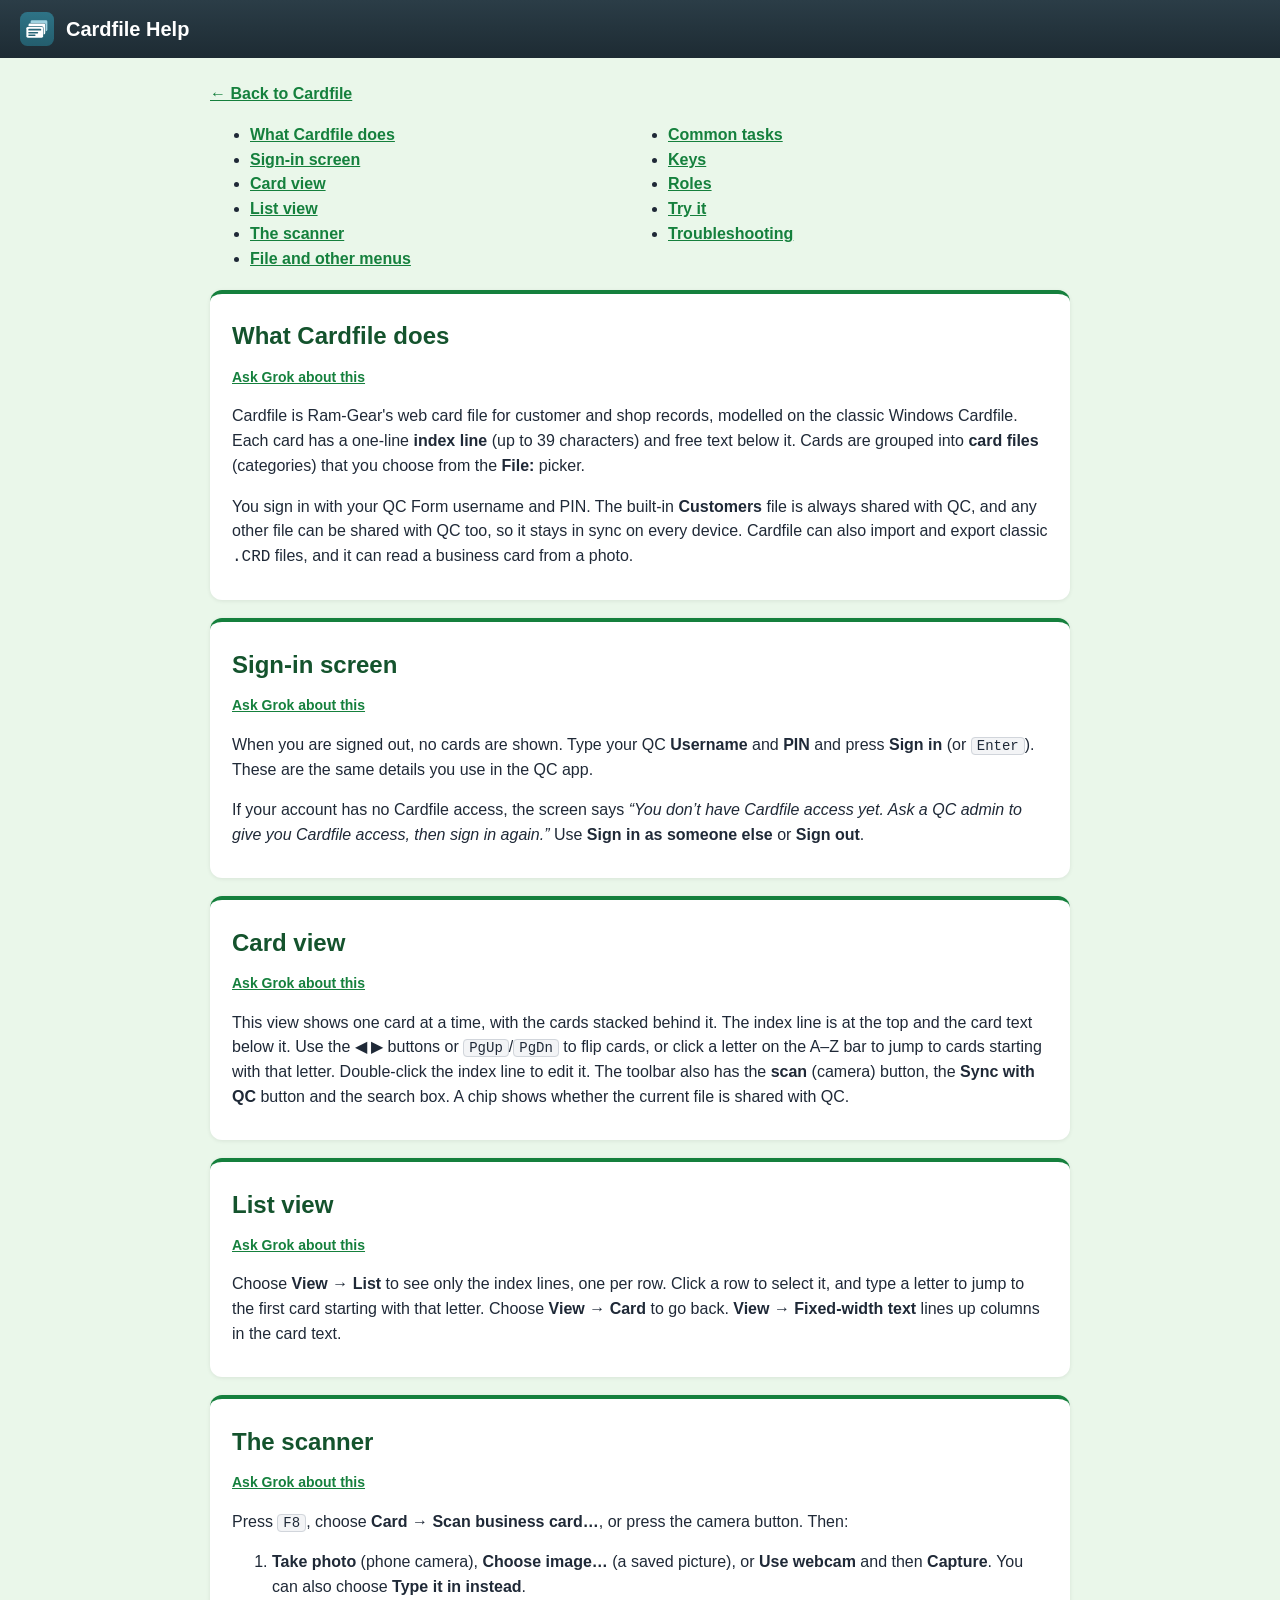
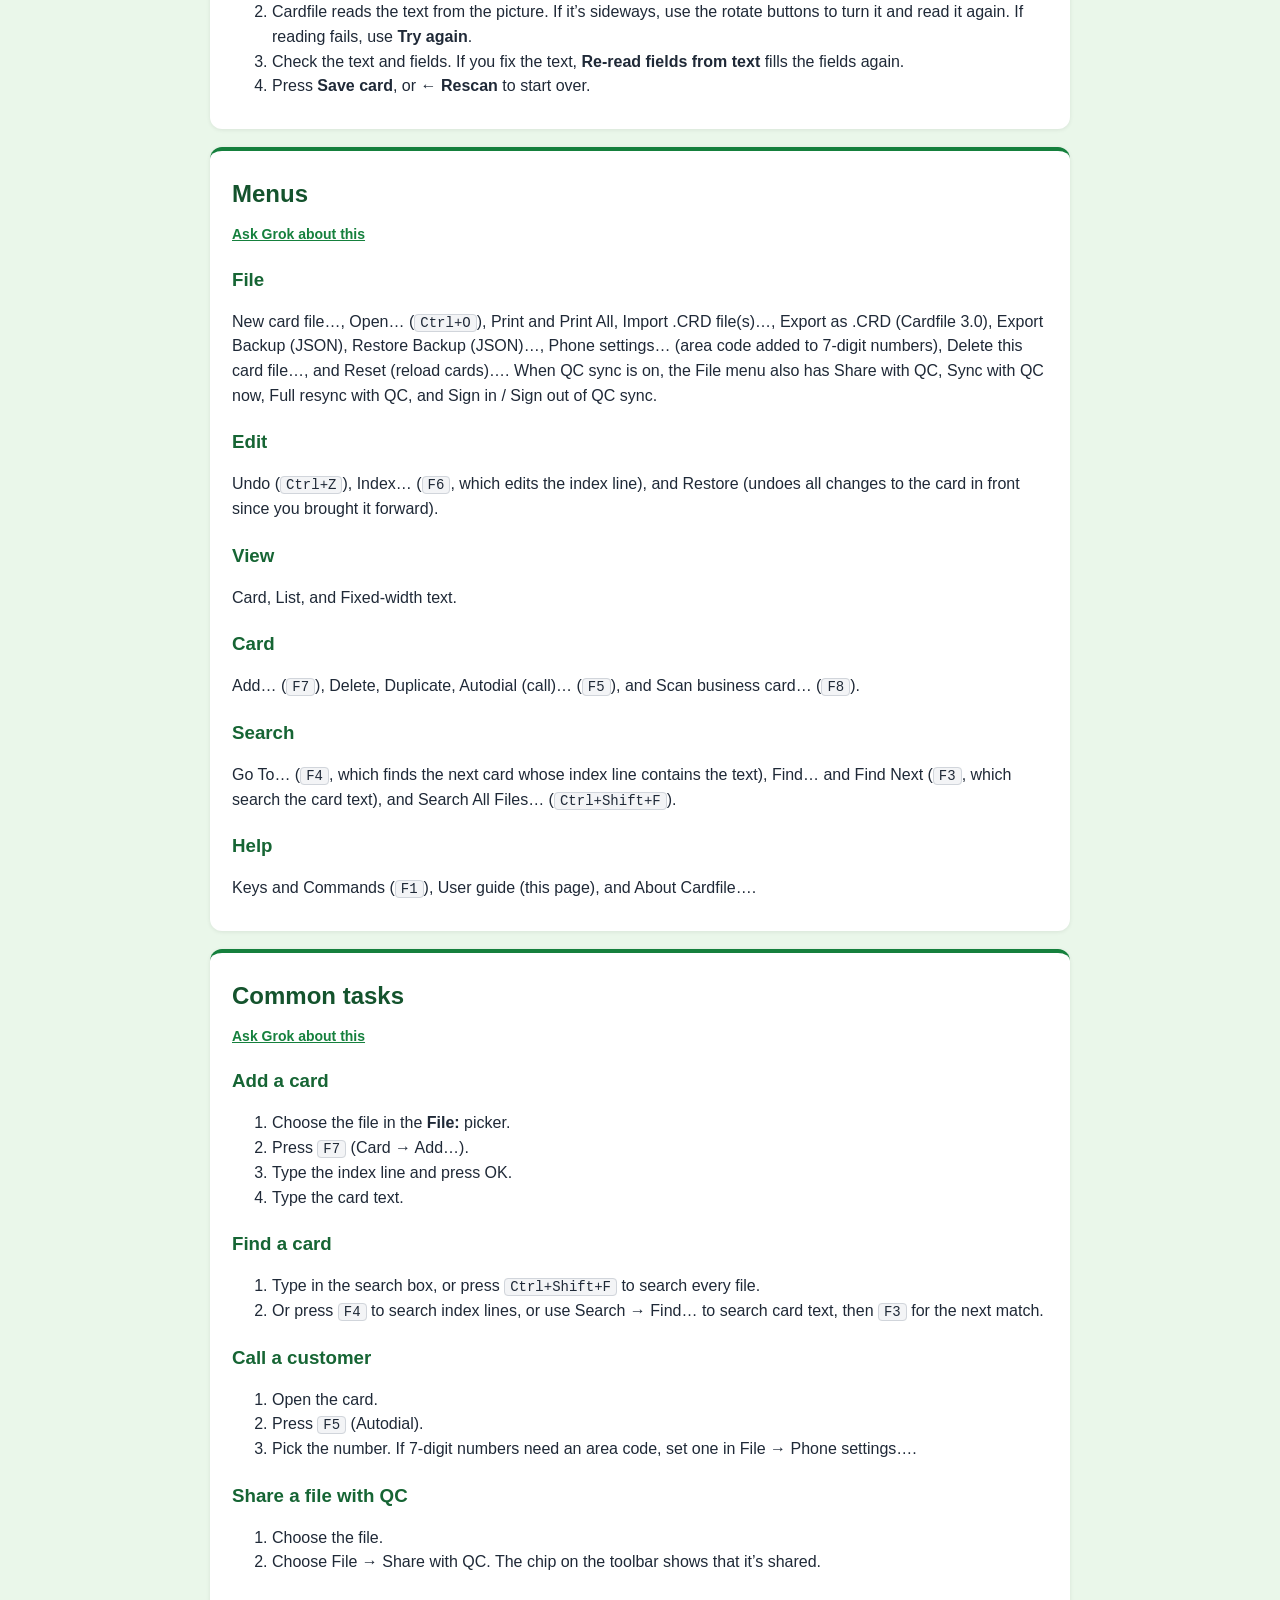
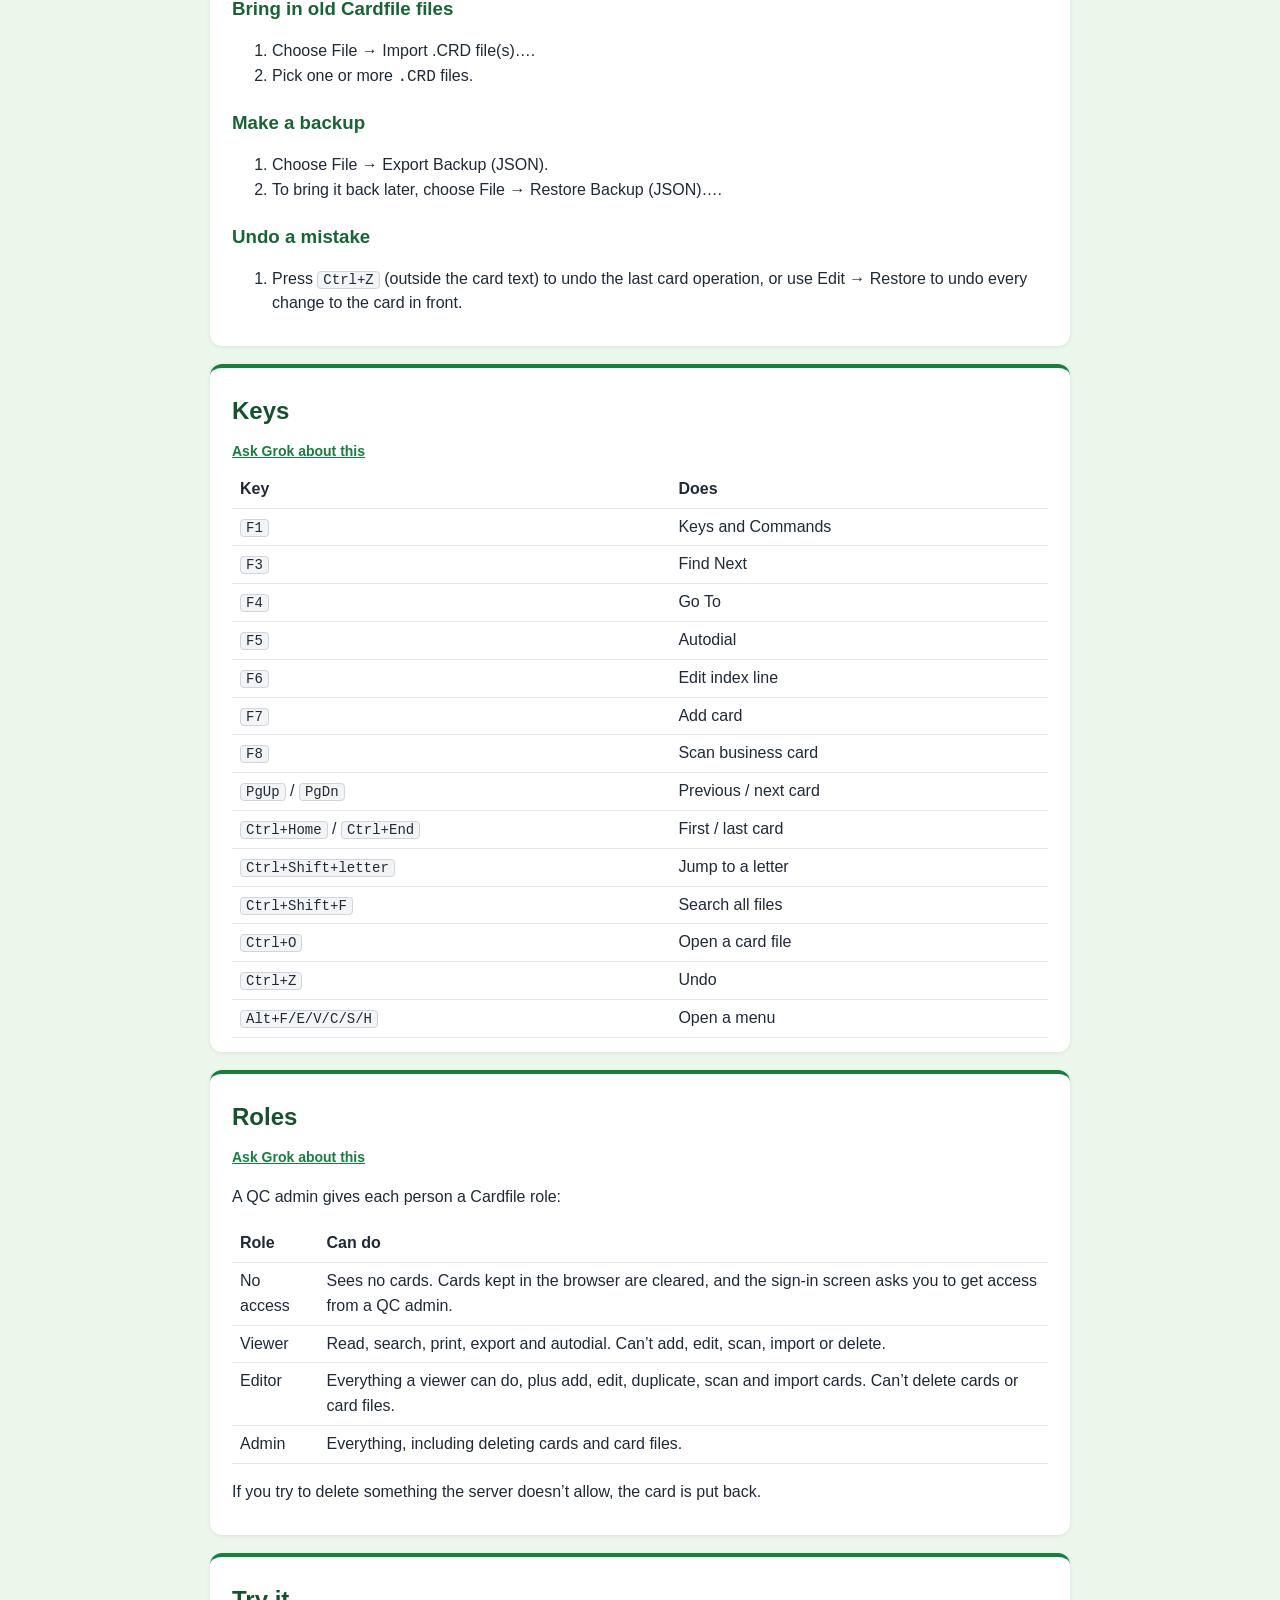
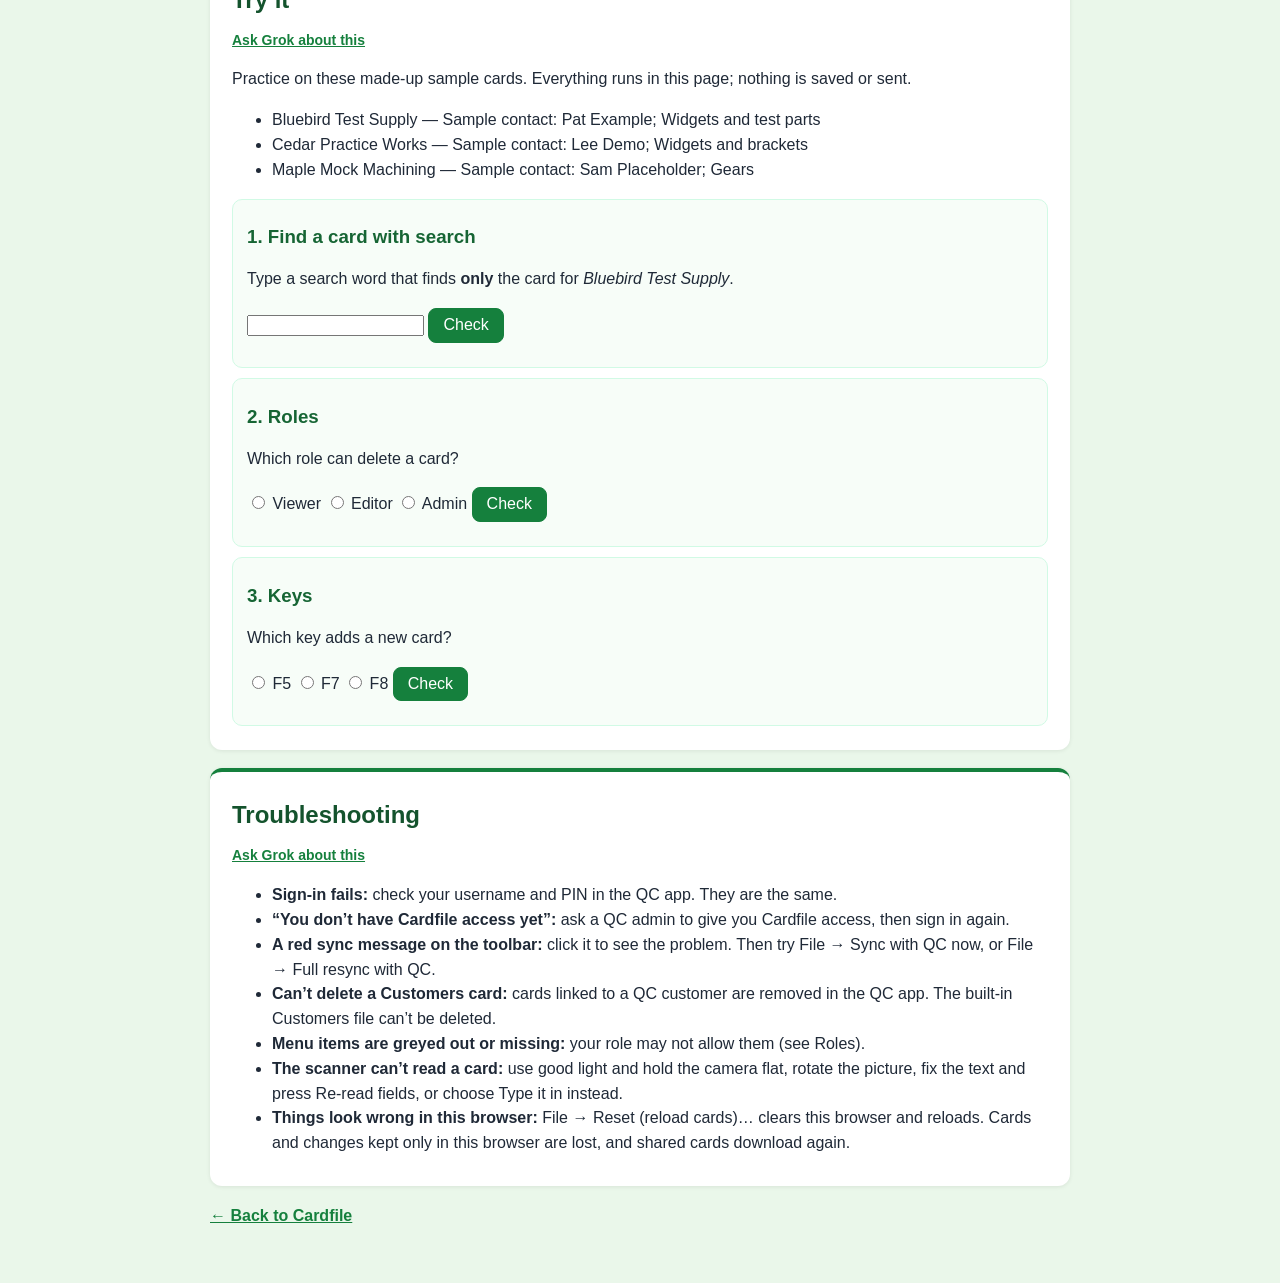
==== help.html @ 9d88c48a "QC-style sign-in screen (photo, charcoal overlay, white card with green top edge, Cardfile icon/name" ====
<!doctype html>
<html lang="en">
<head>
<meta charset="utf-8">
<meta name="viewport" content="width=device-width, initial-scale=1">
<title>Cardfile Help – Ram-Gear</title>
<link rel="icon" href="img/cardfile.svg">
<style>
  body { margin: 0; font: 16px/1.55 -apple-system, BlinkMacSystemFont, "Segoe UI", Roboto, Arial, sans-serif; color: #1f2937; background: #EAF7EA; }
  header { background: linear-gradient(180deg, #2B3D47, #1D2B33); color: #fff; padding: 12px 20px; display: flex; align-items: center; gap: 12px; }
  header img { width: 34px; height: 34px; } header h1 { margin: 0; font-size: 20px; }
  main { max-width: 860px; margin: 0 auto; padding: 8px 20px 40px; }
  section { background: #fff; border-radius: 12px; border-top: 4px solid #15803d; padding: 4px 22px 14px; margin: 18px 0; box-shadow: 0 1px 4px rgba(0,0,0,.08); }
  h2 { color: #14532d; } h3 { color: #166534; margin-bottom: 4px; }
  a { color: #15803d; font-weight: 600; } kbd { background: #f3f4f6; border: 1px solid #d1d5db; border-radius: 4px; padding: 0 5px; font-size: 14px; }
  table { border-collapse: collapse; width: 100%; } th, td { text-align: left; padding: 6px 8px; border-bottom: 1px solid #e5e7eb; vertical-align: top; }
  nav ul { columns: 2; } :focus-visible { outline: 3px solid #15803d; }
  .ask { margin: -8px 0 8px; font-size: 14px; } .try { border: 1px solid #d1fae5; background: #f7fdf8; border-radius: 10px; padding: 4px 14px 8px; margin: 10px 0; }
  .res.ok { color: #166534; font-weight: 700; } .res.bad { color: #b91c1c; font-weight: 700; } button { font: inherit; padding: 4px 14px; border-radius: 8px; border: 1.5px solid #15803d; background: #15803d; color: #fff; cursor: pointer; }
</style>
</head>
<body>
<header><img src="img/cardfile.svg" alt=""><h1>Cardfile Help</h1></header>
<main>
<p><a href="./">← Back to Cardfile</a></p>
<nav aria-label="Contents"><ul>
  <li><a href="#what">What Cardfile does</a></li><li><a href="#signin">Sign-in screen</a></li>
  <li><a href="#card">Card view</a></li><li><a href="#list">List view</a></li>
  <li><a href="#scan">The scanner</a></li><li><a href="#menus">File and other menus</a></li>
  <li><a href="#tasks">Common tasks</a></li><li><a href="#keys">Keys</a></li>
  <li><a href="#roles">Roles</a></li><li><a href="#practice">Try it</a></li><li><a href="#trouble">Troubleshooting</a></li>
</ul></nav>

<section id="what"><h2>What Cardfile does</h2><p class="ask"><a class="askGrok" href="https://grok.com/?q=I'm%20using%20Ram-Gear's%20Cardfile.%20Please%20read%20https%3A%2F%2Fram-gear.github.io%2Fcardfile%2Fhelp.html%20first%2C%20then%20help%20me%20with%20what%20Cardfile%20does." target="_blank" rel="noopener noreferrer">Ask Grok about this</a></p>
<p>Cardfile is Ram-Gear's web card file for customer and shop records, modelled on the classic Windows Cardfile. Each card has a one-line <b>index line</b> (up to 39 characters) and free text below it. Cards are grouped into <b>card files</b> (categories) that you choose from the <b>File:</b> picker.</p>
<p>You sign in with your QC Form username and PIN. The built-in <b>Customers</b> file is always shared with QC, and any other file can be shared with QC too, so it stays in sync on every device. Cardfile can also import and export classic <code>.CRD</code> files, and it can read a business card from a photo.</p></section>

<section id="signin"><h2>Sign-in screen</h2><p class="ask"><a class="askGrok" href="https://grok.com/?q=I'm%20using%20Ram-Gear's%20Cardfile.%20Please%20read%20https%3A%2F%2Fram-gear.github.io%2Fcardfile%2Fhelp.html%20first%2C%20then%20help%20me%20with%20the%20sign-in%20screen." target="_blank" rel="noopener noreferrer">Ask Grok about this</a></p>
<p>When you are signed out, no cards are shown. Type your QC <b>Username</b> and <b>PIN</b> and press <b>Sign in</b> (or <kbd>Enter</kbd>). These are the same details you use in the QC app.</p>
<p>If your account has no Cardfile access, the screen says <i>“You don’t have Cardfile access yet. Ask a QC admin to give you Cardfile access, then sign in again.”</i> Use <b>Sign in as someone else</b> or <b>Sign out</b>.</p></section>

<section id="card"><h2>Card view</h2><p class="ask"><a class="askGrok" href="https://grok.com/?q=I'm%20using%20Ram-Gear's%20Cardfile.%20Please%20read%20https%3A%2F%2Fram-gear.github.io%2Fcardfile%2Fhelp.html%20first%2C%20then%20help%20me%20with%20the%20card%20view." target="_blank" rel="noopener noreferrer">Ask Grok about this</a></p>
<p>This view shows one card at a time, with the cards stacked behind it. The index line is at the top and the card text below it. Use the ◀ ▶ buttons or <kbd>PgUp</kbd>/<kbd>PgDn</kbd> to flip cards, or click a letter on the A–Z bar to jump to cards starting with that letter. Double-click the index line to edit it. The toolbar also has the <b>scan</b> (camera) button, the <b>Sync with QC</b> button and the search box. A chip shows whether the current file is shared with QC.</p></section>

<section id="list"><h2>List view</h2><p class="ask"><a class="askGrok" href="https://grok.com/?q=I'm%20using%20Ram-Gear's%20Cardfile.%20Please%20read%20https%3A%2F%2Fram-gear.github.io%2Fcardfile%2Fhelp.html%20first%2C%20then%20help%20me%20with%20the%20list%20view." target="_blank" rel="noopener noreferrer">Ask Grok about this</a></p>
<p>Choose <b>View → List</b> to see only the index lines, one per row. Click a row to select it, and type a letter to jump to the first card starting with that letter. Choose <b>View → Card</b> to go back. <b>View → Fixed-width text</b> lines up columns in the card text.</p></section>

<section id="scan"><h2>The scanner</h2><p class="ask"><a class="askGrok" href="https://grok.com/?q=I'm%20using%20Ram-Gear's%20Cardfile.%20Please%20read%20https%3A%2F%2Fram-gear.github.io%2Fcardfile%2Fhelp.html%20first%2C%20then%20help%20me%20with%20the%20business-card%20scanner." target="_blank" rel="noopener noreferrer">Ask Grok about this</a></p>
<p>Press <kbd>F8</kbd>, choose <b>Card → Scan business card…</b>, or press the camera button. Then:</p>
<ol><li><b>Take photo</b> (phone camera), <b>Choose image…</b> (a saved picture), or <b>Use webcam</b> and then <b>Capture</b>. You can also choose <b>Type it in instead</b>.</li>
<li>Cardfile reads the text from the picture. If it’s sideways, use the rotate buttons to turn it and read it again. If reading fails, use <b>Try again</b>.</li>
<li>Check the text and fields. If you fix the text, <b>Re-read fields from text</b> fills the fields again.</li>
<li>Press <b>Save card</b>, or <b>← Rescan</b> to start over.</li></ol></section>

<section id="menus"><h2>Menus</h2><p class="ask"><a class="askGrok" href="https://grok.com/?q=I'm%20using%20Ram-Gear's%20Cardfile.%20Please%20read%20https%3A%2F%2Fram-gear.github.io%2Fcardfile%2Fhelp.html%20first%2C%20then%20help%20me%20with%20the%20menus." target="_blank" rel="noopener noreferrer">Ask Grok about this</a></p>
<h3>File</h3><p>New card file…, Open… (<kbd>Ctrl+O</kbd>), Print and Print All, Import .CRD file(s)…, Export as .CRD (Cardfile 3.0), Export Backup (JSON), Restore Backup (JSON)…, Phone settings… (area code added to 7-digit numbers), Delete this card file…, and Reset (reload cards)…. When QC sync is on, the File menu also has Share with QC, Sync with QC now, Full resync with QC, and Sign in / Sign out of QC sync.</p>
<h3>Edit</h3><p>Undo (<kbd>Ctrl+Z</kbd>), Index… (<kbd>F6</kbd>, which edits the index line), and Restore (undoes all changes to the card in front since you brought it forward).</p>
<h3>View</h3><p>Card, List, and Fixed-width text.</p>
<h3>Card</h3><p>Add… (<kbd>F7</kbd>), Delete, Duplicate, Autodial (call)… (<kbd>F5</kbd>), and Scan business card… (<kbd>F8</kbd>).</p>
<h3>Search</h3><p>Go To… (<kbd>F4</kbd>, which finds the next card whose index line contains the text), Find… and Find Next (<kbd>F3</kbd>, which search the card text), and Search All Files… (<kbd>Ctrl+Shift+F</kbd>).</p>
<h3>Help</h3><p>Keys and Commands (<kbd>F1</kbd>), User guide (this page), and About Cardfile….</p></section>

<section id="tasks"><h2>Common tasks</h2><p class="ask"><a class="askGrok" href="https://grok.com/?q=I'm%20using%20Ram-Gear's%20Cardfile.%20Please%20read%20https%3A%2F%2Fram-gear.github.io%2Fcardfile%2Fhelp.html%20first%2C%20then%20help%20me%20with%20common%20tasks." target="_blank" rel="noopener noreferrer">Ask Grok about this</a></p>
<h3>Add a card</h3><ol><li>Choose the file in the <b>File:</b> picker.</li><li>Press <kbd>F7</kbd> (Card → Add…).</li><li>Type the index line and press OK.</li><li>Type the card text.</li></ol>
<h3>Find a card</h3><ol><li>Type in the search box, or press <kbd>Ctrl+Shift+F</kbd> to search every file.</li><li>Or press <kbd>F4</kbd> to search index lines, or use Search → Find… to search card text, then <kbd>F3</kbd> for the next match.</li></ol>
<h3>Call a customer</h3><ol><li>Open the card.</li><li>Press <kbd>F5</kbd> (Autodial).</li><li>Pick the number. If 7-digit numbers need an area code, set one in File → Phone settings….</li></ol>
<h3>Share a file with QC</h3><ol><li>Choose the file.</li><li>Choose File → Share with QC. The chip on the toolbar shows that it’s shared.</li></ol>
<h3>Bring in old Cardfile files</h3><ol><li>Choose File → Import .CRD file(s)….</li><li>Pick one or more <code>.CRD</code> files.</li></ol>
<h3>Make a backup</h3><ol><li>Choose File → Export Backup (JSON).</li><li>To bring it back later, choose File → Restore Backup (JSON)….</li></ol>
<h3>Undo a mistake</h3><ol><li>Press <kbd>Ctrl+Z</kbd> (outside the card text) to undo the last card operation, or use Edit → Restore to undo every change to the card in front.</li></ol></section>

<section id="keys"><h2>Keys</h2><p class="ask"><a class="askGrok" href="https://grok.com/?q=I'm%20using%20Ram-Gear's%20Cardfile.%20Please%20read%20https%3A%2F%2Fram-gear.github.io%2Fcardfile%2Fhelp.html%20first%2C%20then%20help%20me%20with%20the%20keyboard%20shortcuts." target="_blank" rel="noopener noreferrer">Ask Grok about this</a></p><table>
<tr><th>Key</th><th>Does</th></tr>
<tr><td><kbd>F1</kbd></td><td>Keys and Commands</td></tr><tr><td><kbd>F3</kbd></td><td>Find Next</td></tr>
<tr><td><kbd>F4</kbd></td><td>Go To</td></tr><tr><td><kbd>F5</kbd></td><td>Autodial</td></tr>
<tr><td><kbd>F6</kbd></td><td>Edit index line</td></tr><tr><td><kbd>F7</kbd></td><td>Add card</td></tr>
<tr><td><kbd>F8</kbd></td><td>Scan business card</td></tr><tr><td><kbd>PgUp</kbd> / <kbd>PgDn</kbd></td><td>Previous / next card</td></tr>
<tr><td><kbd>Ctrl+Home</kbd> / <kbd>Ctrl+End</kbd></td><td>First / last card</td></tr><tr><td><kbd>Ctrl+Shift+letter</kbd></td><td>Jump to a letter</td></tr>
<tr><td><kbd>Ctrl+Shift+F</kbd></td><td>Search all files</td></tr><tr><td><kbd>Ctrl+O</kbd></td><td>Open a card file</td></tr>
<tr><td><kbd>Ctrl+Z</kbd></td><td>Undo</td></tr><tr><td><kbd>Alt+F/E/V/C/S/H</kbd></td><td>Open a menu</td></tr></table></section>

<section id="roles"><h2>Roles</h2><p class="ask"><a class="askGrok" href="https://grok.com/?q=I'm%20using%20Ram-Gear's%20Cardfile.%20Please%20read%20https%3A%2F%2Fram-gear.github.io%2Fcardfile%2Fhelp.html%20first%2C%20then%20help%20me%20with%20roles%20(who%20can%20view%2C%20edit%20and%20delete)." target="_blank" rel="noopener noreferrer">Ask Grok about this</a></p><p>A QC admin gives each person a Cardfile role:</p><table>
<tr><th>Role</th><th>Can do</th></tr>
<tr><td>No access</td><td>Sees no cards. Cards kept in the browser are cleared, and the sign-in screen asks you to get access from a QC admin.</td></tr>
<tr><td>Viewer</td><td>Read, search, print, export and autodial. Can’t add, edit, scan, import or delete.</td></tr>
<tr><td>Editor</td><td>Everything a viewer can do, plus add, edit, duplicate, scan and import cards. Can’t delete cards or card files.</td></tr>
<tr><td>Admin</td><td>Everything, including deleting cards and card files.</td></tr></table>
<p>If you try to delete something the server doesn’t allow, the card is put back.</p></section>

<section id="practice"><h2>Try it</h2><p class="ask"><a class="askGrok" href="https://grok.com/?q=I'm%20using%20Ram-Gear's%20Cardfile.%20Please%20read%20https%3A%2F%2Fram-gear.github.io%2Fcardfile%2Fhelp.html%20first%2C%20then%20help%20me%20with%20the%20practice%20questions." target="_blank" rel="noopener noreferrer">Ask Grok about this</a></p>
<p>Practice on these made-up sample cards. Everything runs in this page; nothing is saved or sent.</p>
<ul id="sampleCards"></ul>
<div class="try" id="try1"><h3>1. Find a card with search</h3><p>Type a search word that finds <b>only</b> the card for <i>Bluebird Test Supply</i>.</p>
<input id="t1in" aria-label="Search text"> <button type="button" id="t1go">Check</button><p class="res" id="t1res" role="status"></p></div>
<div class="try" id="try2"><h3>2. Roles</h3><p>Which role can delete a card?</p>
<label><input type="radio" name="t2" value="viewer"> Viewer</label> <label><input type="radio" name="t2" value="editor"> Editor</label> <label><input type="radio" name="t2" value="admin"> Admin</label>
<button type="button" id="t2go">Check</button><p class="res" id="t2res" role="status"></p></div>
<div class="try" id="try3"><h3>3. Keys</h3><p>Which key adds a new card?</p>
<label><input type="radio" name="t3" value="F5"> F5</label> <label><input type="radio" name="t3" value="F7"> F7</label> <label><input type="radio" name="t3" value="F8"> F8</label>
<button type="button" id="t3go">Check</button><p class="res" id="t3res" role="status"></p></div>
</section>
<section id="trouble"><h2>Troubleshooting</h2><p class="ask"><a class="askGrok" href="https://grok.com/?q=I'm%20using%20Ram-Gear's%20Cardfile.%20Please%20read%20https%3A%2F%2Fram-gear.github.io%2Fcardfile%2Fhelp.html%20first%2C%20then%20help%20me%20with%20troubleshooting." target="_blank" rel="noopener noreferrer">Ask Grok about this</a></p><ul>
<li><b>Sign-in fails:</b> check your username and PIN in the QC app. They are the same.</li>
<li><b>“You don’t have Cardfile access yet”:</b> ask a QC admin to give you Cardfile access, then sign in again.</li>
<li><b>A red sync message on the toolbar:</b> click it to see the problem. Then try File → Sync with QC now, or File → Full resync with QC.</li>
<li><b>Can’t delete a Customers card:</b> cards linked to a QC customer are removed in the QC app. The built-in Customers file can’t be deleted.</li>
<li><b>Menu items are greyed out or missing:</b> your role may not allow them (see Roles).</li>
<li><b>The scanner can’t read a card:</b> use good light and hold the camera flat, rotate the picture, fix the text and press Re-read fields, or choose Type it in instead.</li>
<li><b>Things look wrong in this browser:</b> File → Reset (reload cards)… clears this browser and reloads. Cards and changes kept only in this browser are lost, and shared cards download again.</li>
</ul></section>
<p><a href="./">← Back to Cardfile</a></p>
</main>
<script>
// Practice boxes: made-up sample cards only; no network, storage, keys or real data.
(function () {
  const CARDS = [
    { title: 'Bluebird Test Supply', text: 'Sample contact: Pat Example\nWidgets and test parts' },
    { title: 'Cedar Practice Works', text: 'Sample contact: Lee Demo\nWidgets and brackets' },
    { title: 'Maple Mock Machining', text: 'Sample contact: Sam Placeholder\nGears' }];
  const ul = document.getElementById('sampleCards');
  CARDS.forEach(c => { const li = document.createElement('li'); li.textContent = c.title + ' — ' + c.text.replace('\n', '; '); ul.append(li); });
  function show(id, ok, why) { const p = document.getElementById(id); p.className = 'res ' + (ok ? 'ok' : 'bad'); p.textContent = ok ? 'Correct' + (why ? ': ' + why : '') : 'Incorrect: ' + why; }
  function picked(n) { const r = document.querySelector('input[name="' + n + '"]:checked'); return r && r.value; }
  document.getElementById('t1go').onclick = () => {
    const q = document.getElementById('t1in').value.trim().toLowerCase();
    if (!q) return show('t1res', false, 'type a word first.');
    const hits = CARDS.filter(c => (c.title + '\n' + c.text).toLowerCase().includes(q));
    if (!hits.length) return show('t1res', false, 'no sample card contains "' + q + '".');
    if (hits.length > 1) return show('t1res', false, '"' + q + '" matches ' + hits.length + ' cards: ' + hits.map(h => h.title).join(', ') + '. Pick a word only that card has.');
    if (hits[0].title !== 'Bluebird Test Supply') return show('t1res', false, 'that finds ' + hits[0].title + ', not Bluebird Test Supply.');
    show('t1res', true, 'only Bluebird Test Supply matches.');
  };
  document.getElementById('t2go').onclick = () => {
    const v = picked('t2'), why = { viewer: 'viewers can only read, search, print and export.', editor: 'editors can add and edit but can’t delete.' };
    if (!v) return show('t2res', false, 'choose a role first.');
    v === 'admin' ? show('t2res', true, 'only admins can delete cards and card files.') : show('t2res', false, why[v]);
  };
  document.getElementById('t3go').onclick = () => {
    const v = picked('t3'), why = { F5: 'F5 is Autodial.', F8: 'F8 scans a business card.' };
    if (!v) return show('t3res', false, 'choose a key first.');
    v === 'F7' ? show('t3res', true, 'F7 is Card → Add….') : show('t3res', false, why[v]);
  };
})();
</script>
</body>
</html>
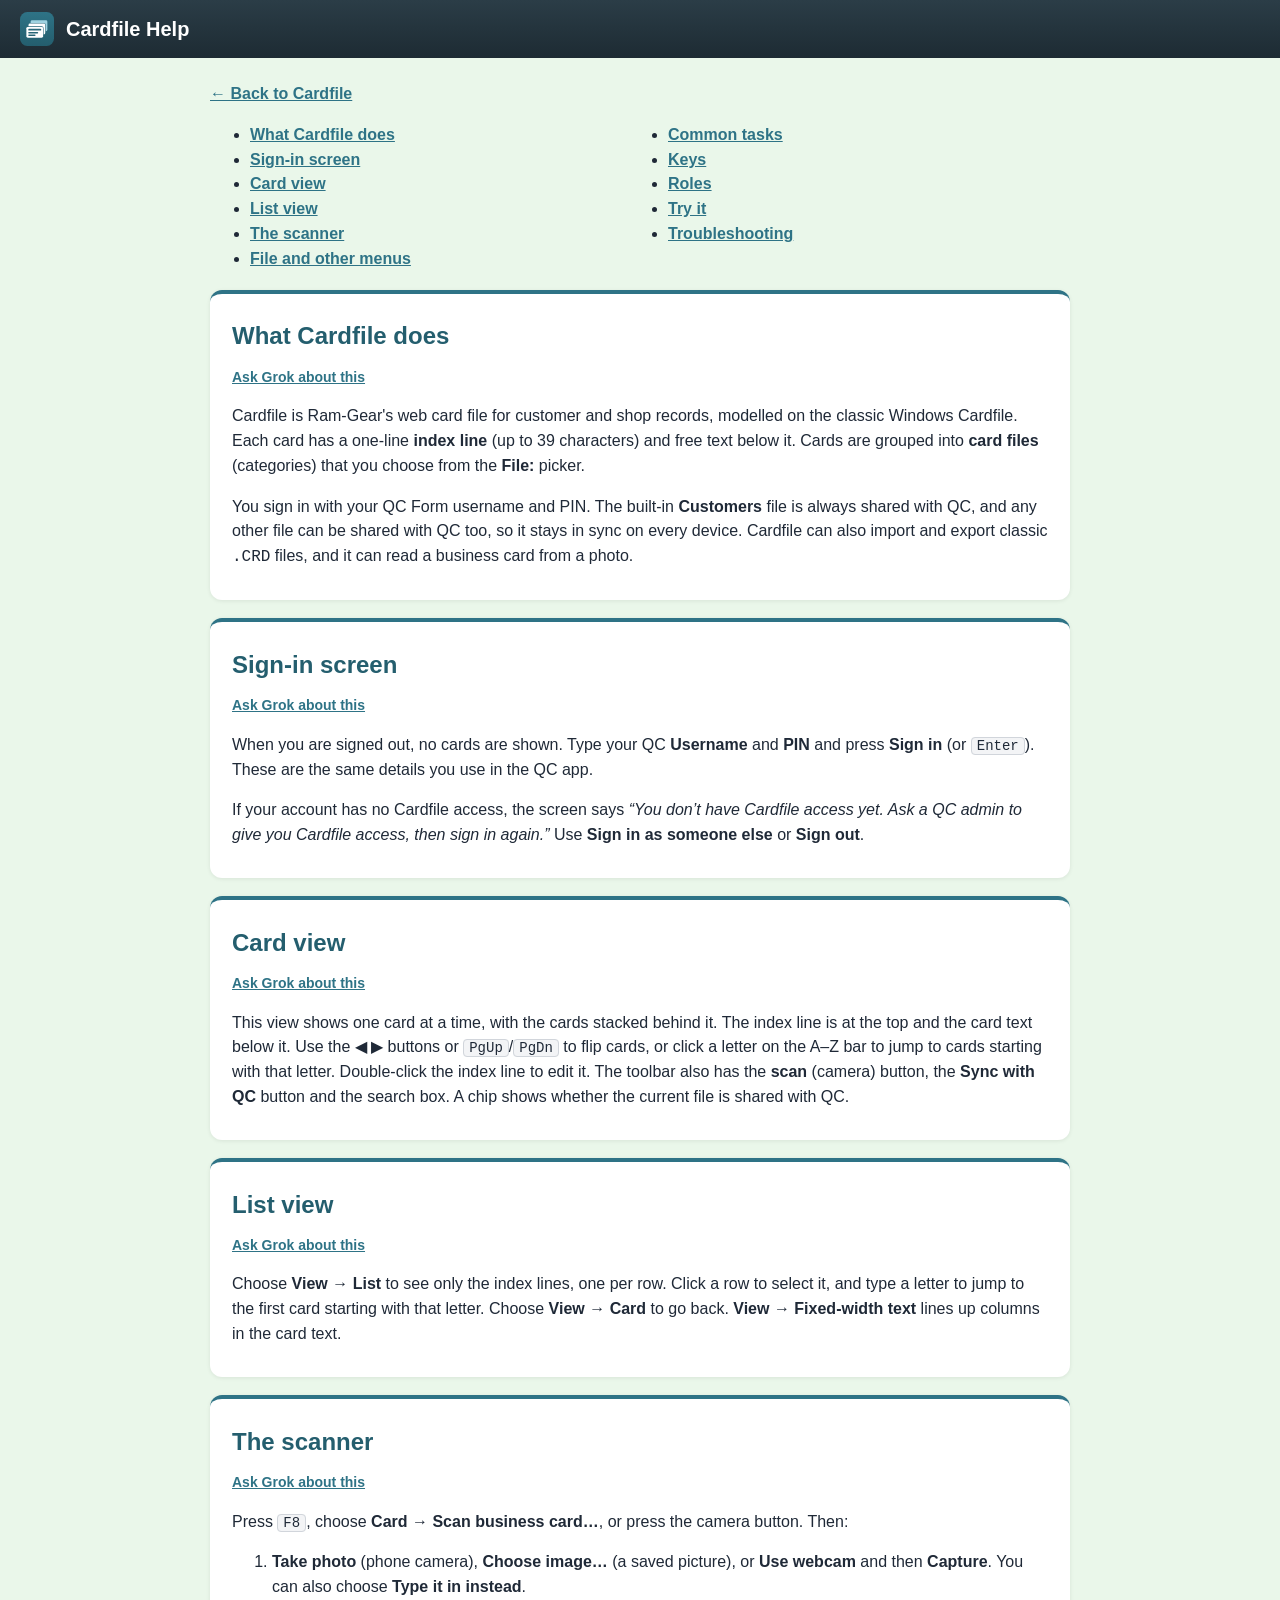
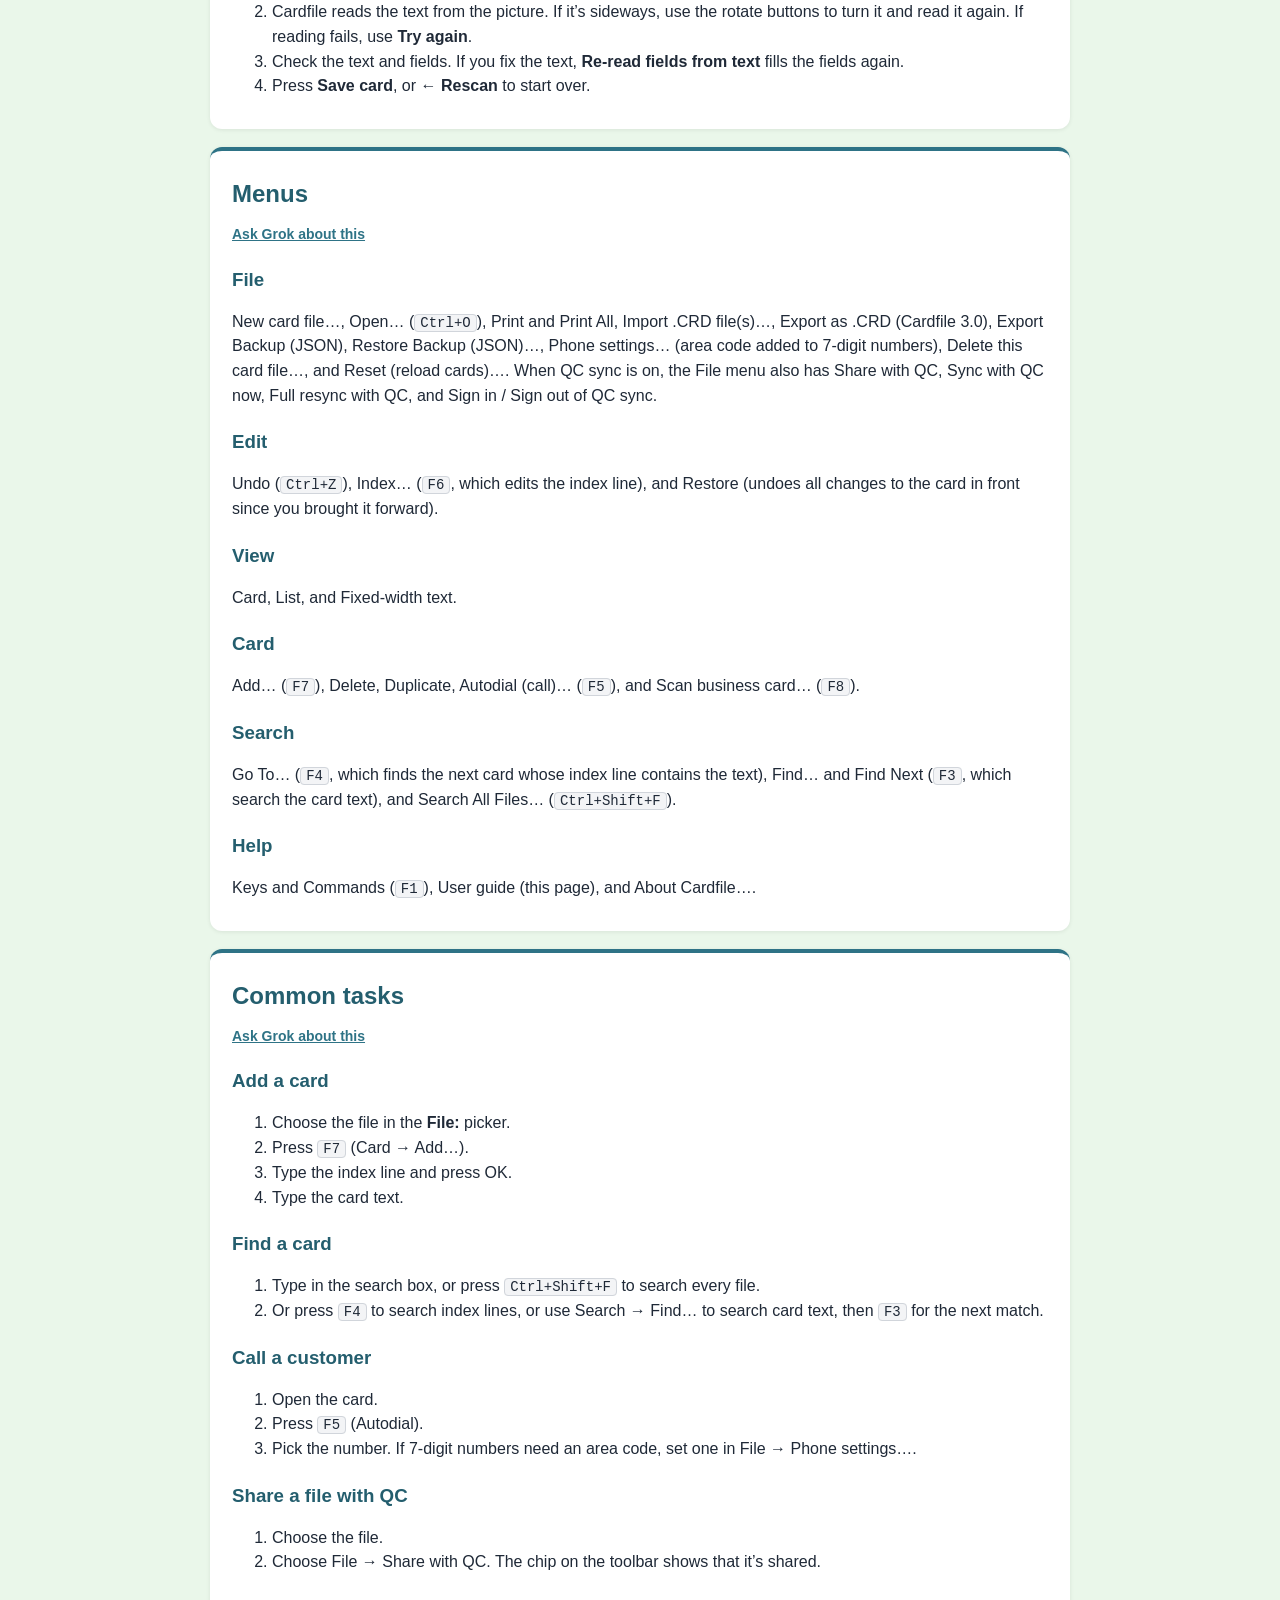
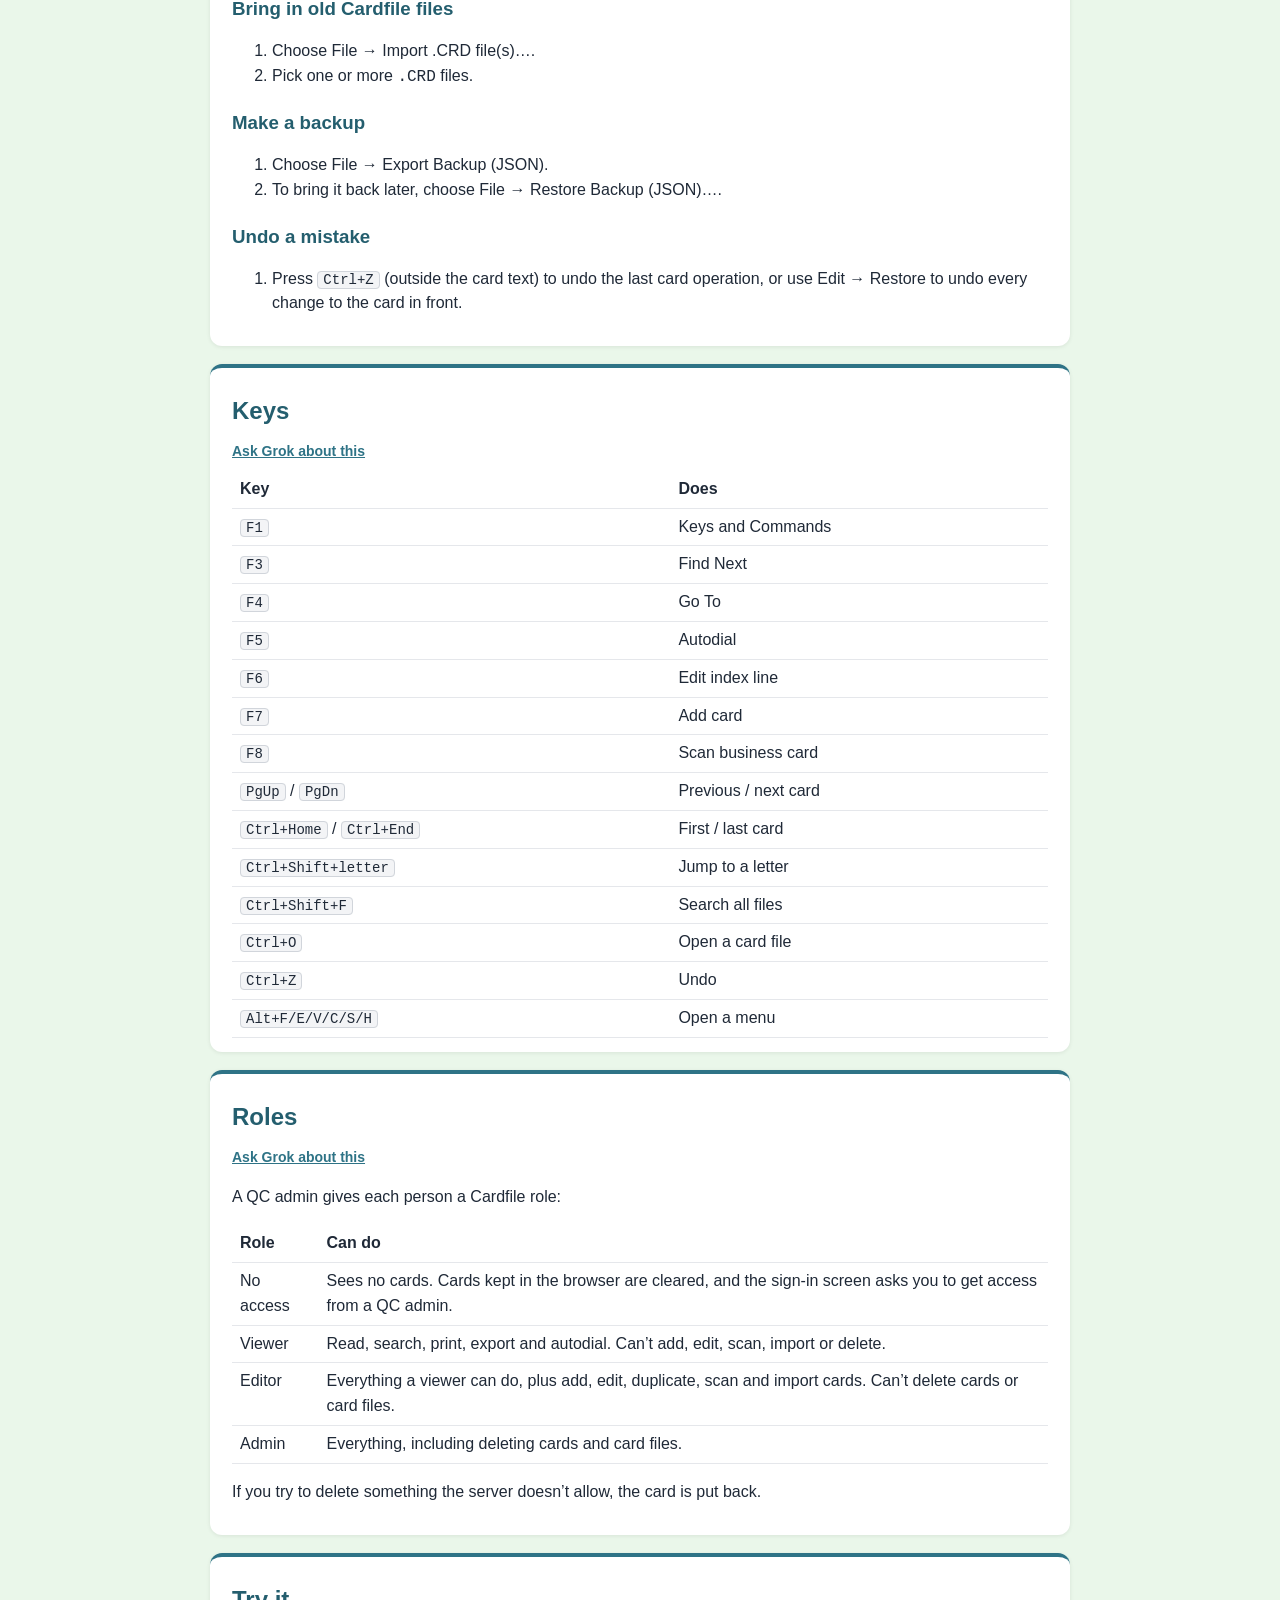
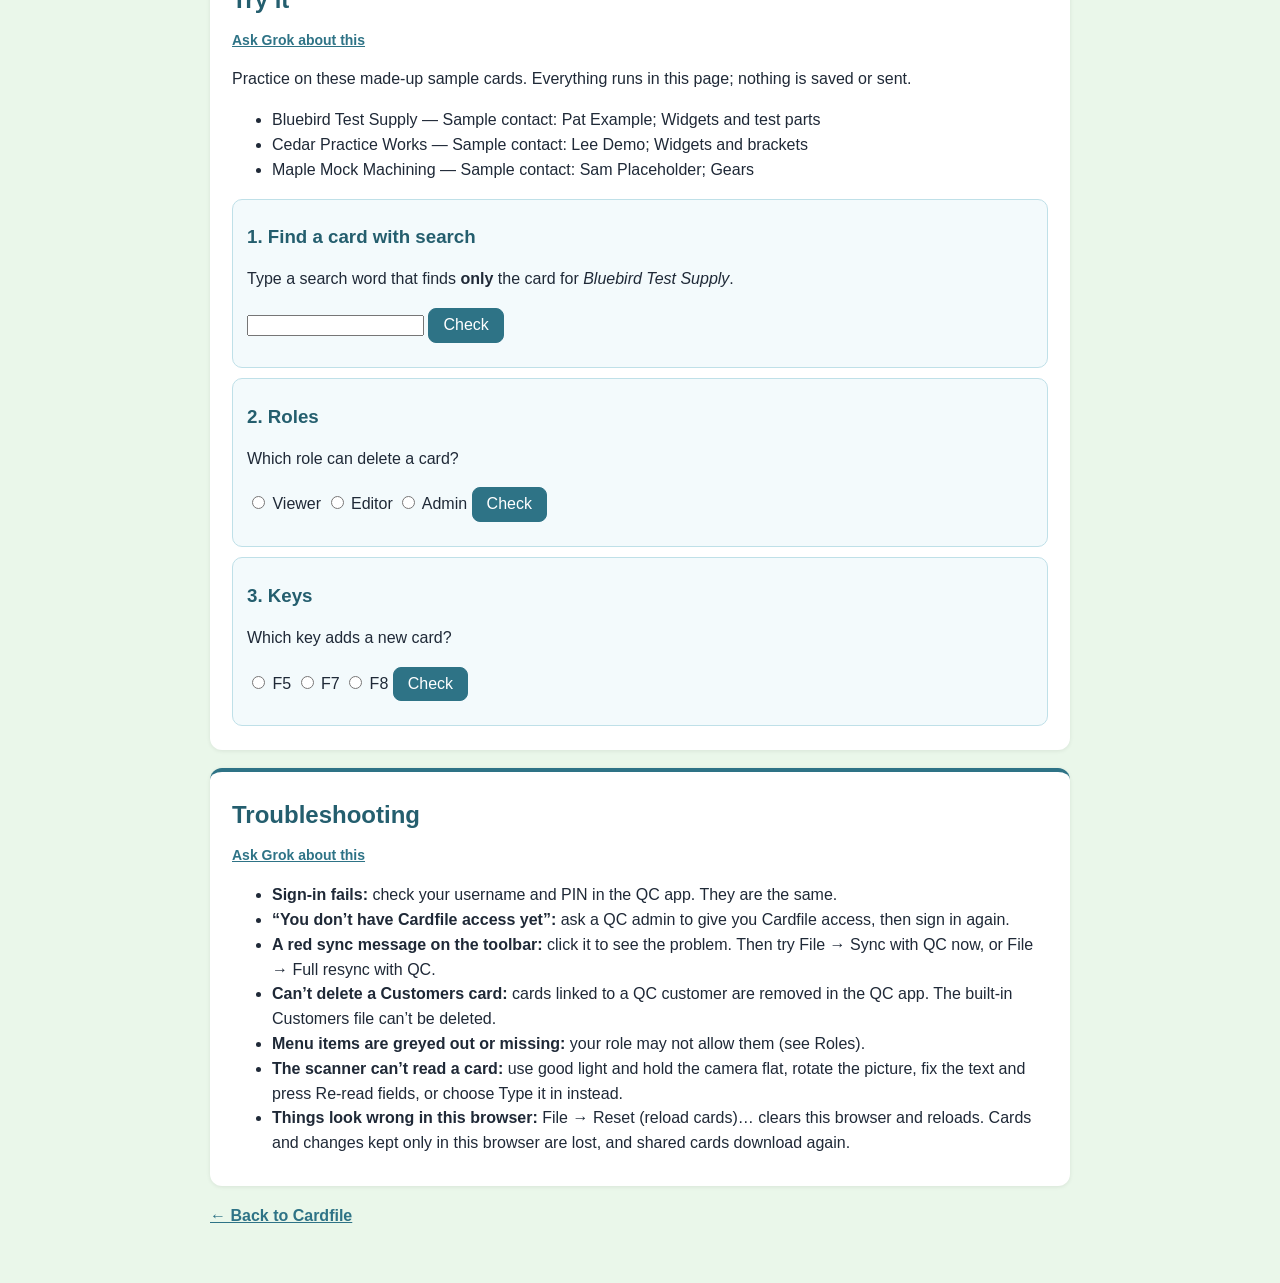
==== commit e2a7885c: "Hub teal: 72px slate header with 6px #2e7386 bottom border and 46px icon, Help pill re-centred; gree" ====
--- a/help.html
+++ b/help.html
@@ -10,13 +10,13 @@
   header { background: linear-gradient(180deg, #2B3D47, #1D2B33); color: #fff; padding: 12px 20px; display: flex; align-items: center; gap: 12px; }
   header img { width: 34px; height: 34px; } header h1 { margin: 0; font-size: 20px; }
   main { max-width: 860px; margin: 0 auto; padding: 8px 20px 40px; }
-  section { background: #fff; border-radius: 12px; border-top: 4px solid #15803d; padding: 4px 22px 14px; margin: 18px 0; box-shadow: 0 1px 4px rgba(0,0,0,.08); }
-  h2 { color: #14532d; } h3 { color: #166534; margin-bottom: 4px; }
-  a { color: #15803d; font-weight: 600; } kbd { background: #f3f4f6; border: 1px solid #d1d5db; border-radius: 4px; padding: 0 5px; font-size: 14px; }
+  section { background: #fff; border-radius: 12px; border-top: 4px solid #2E7386; padding: 4px 22px 14px; margin: 18px 0; box-shadow: 0 1px 4px rgba(0,0,0,.08); }
+  h2 { color: #245E6E; } h3 { color: #245E6E; margin-bottom: 4px; }
+  a { color: #2E7386; font-weight: 600; } kbd { background: #f3f4f6; border: 1px solid #d1d5db; border-radius: 4px; padding: 0 5px; font-size: 14px; }
   table { border-collapse: collapse; width: 100%; } th, td { text-align: left; padding: 6px 8px; border-bottom: 1px solid #e5e7eb; vertical-align: top; }
-  nav ul { columns: 2; } :focus-visible { outline: 3px solid #15803d; }
-  .ask { margin: -8px 0 8px; font-size: 14px; } .try { border: 1px solid #d1fae5; background: #f7fdf8; border-radius: 10px; padding: 4px 14px 8px; margin: 10px 0; }
-  .res.ok { color: #166534; font-weight: 700; } .res.bad { color: #b91c1c; font-weight: 700; } button { font: inherit; padding: 4px 14px; border-radius: 8px; border: 1.5px solid #15803d; background: #15803d; color: #fff; cursor: pointer; }
+  nav ul { columns: 2; } :focus-visible { outline: 3px solid #9FD3E1; }
+  .ask { margin: -8px 0 8px; font-size: 14px; } .try { border: 1px solid #BFE0E8; background: #F3FAFC; border-radius: 10px; padding: 4px 14px 8px; margin: 10px 0; }
+  .res.ok { color: #245E6E; font-weight: 700; } .res.bad { color: #b91c1c; font-weight: 700; } button { font: inherit; padding: 4px 14px; border-radius: 8px; border: 1.5px solid #2E7386; background: #2E7386; color: #fff; cursor: pointer; }
 </style>
 </head>
 <body>
